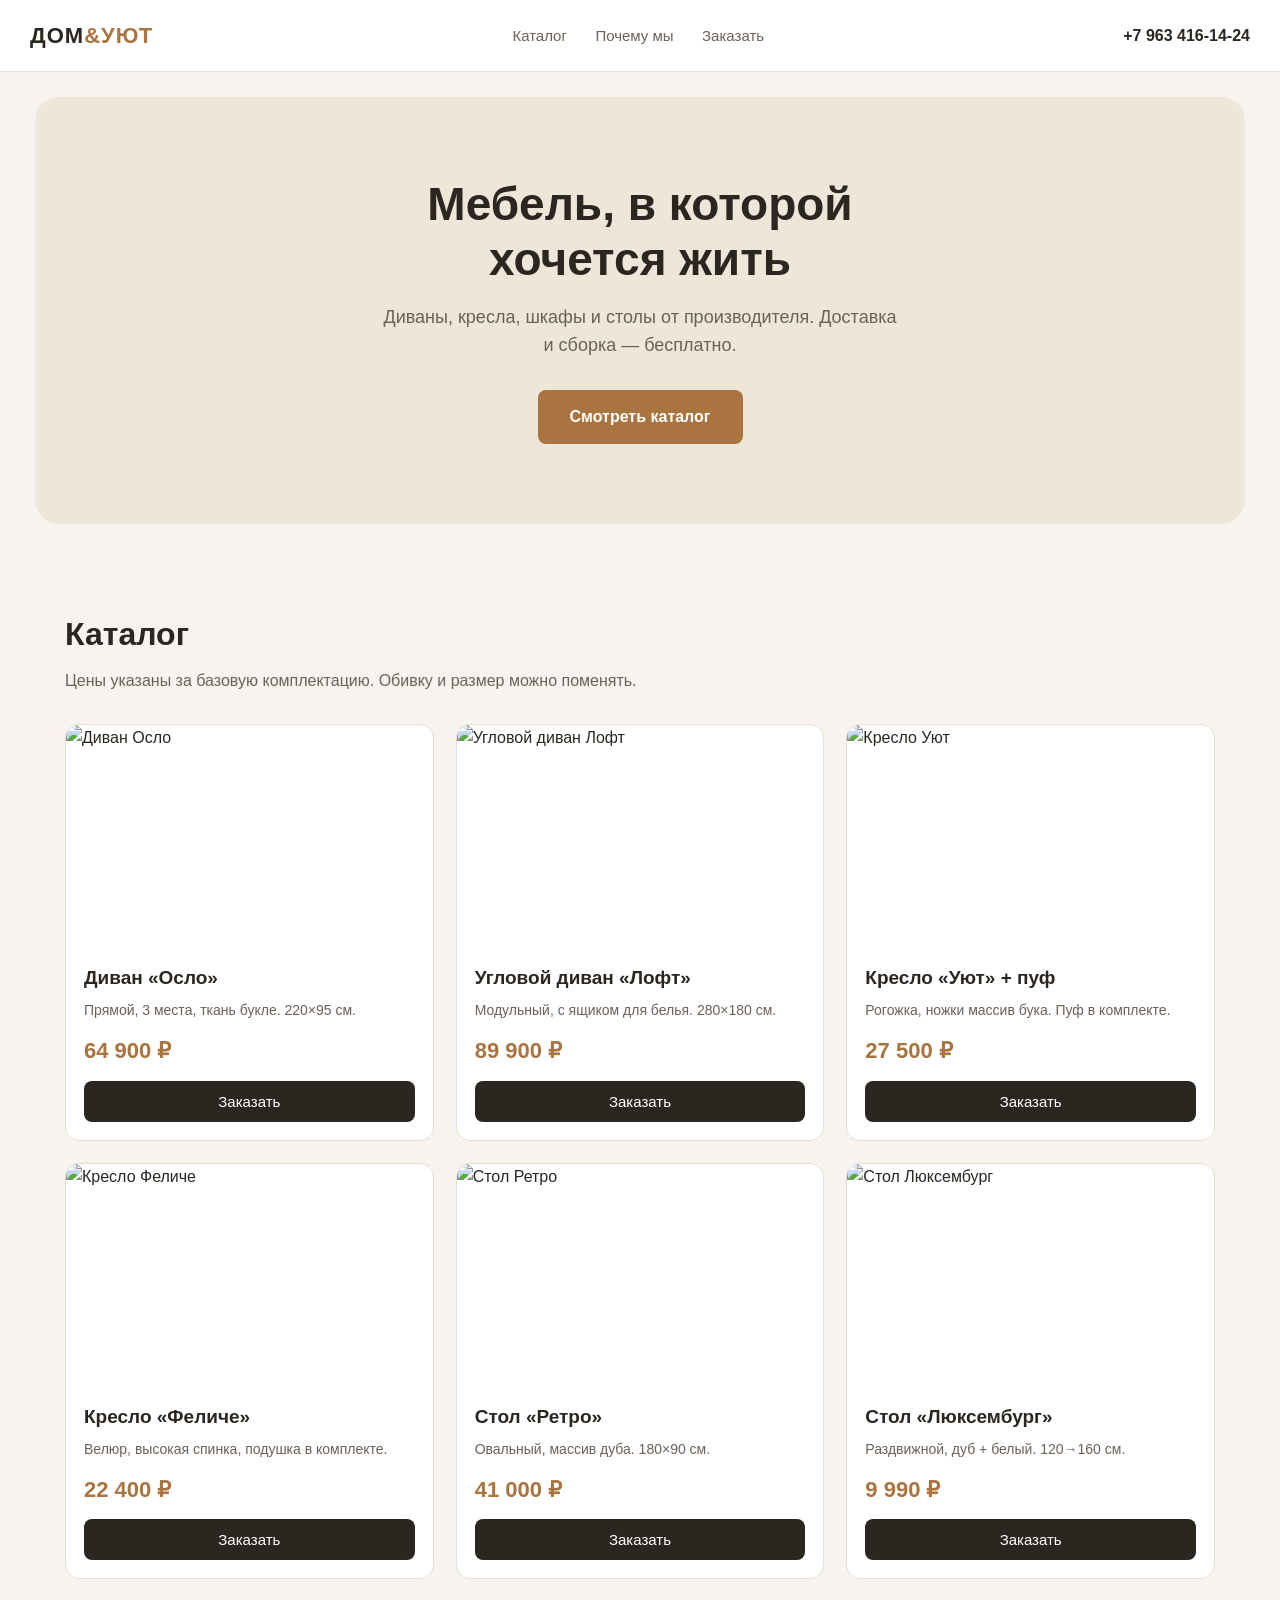
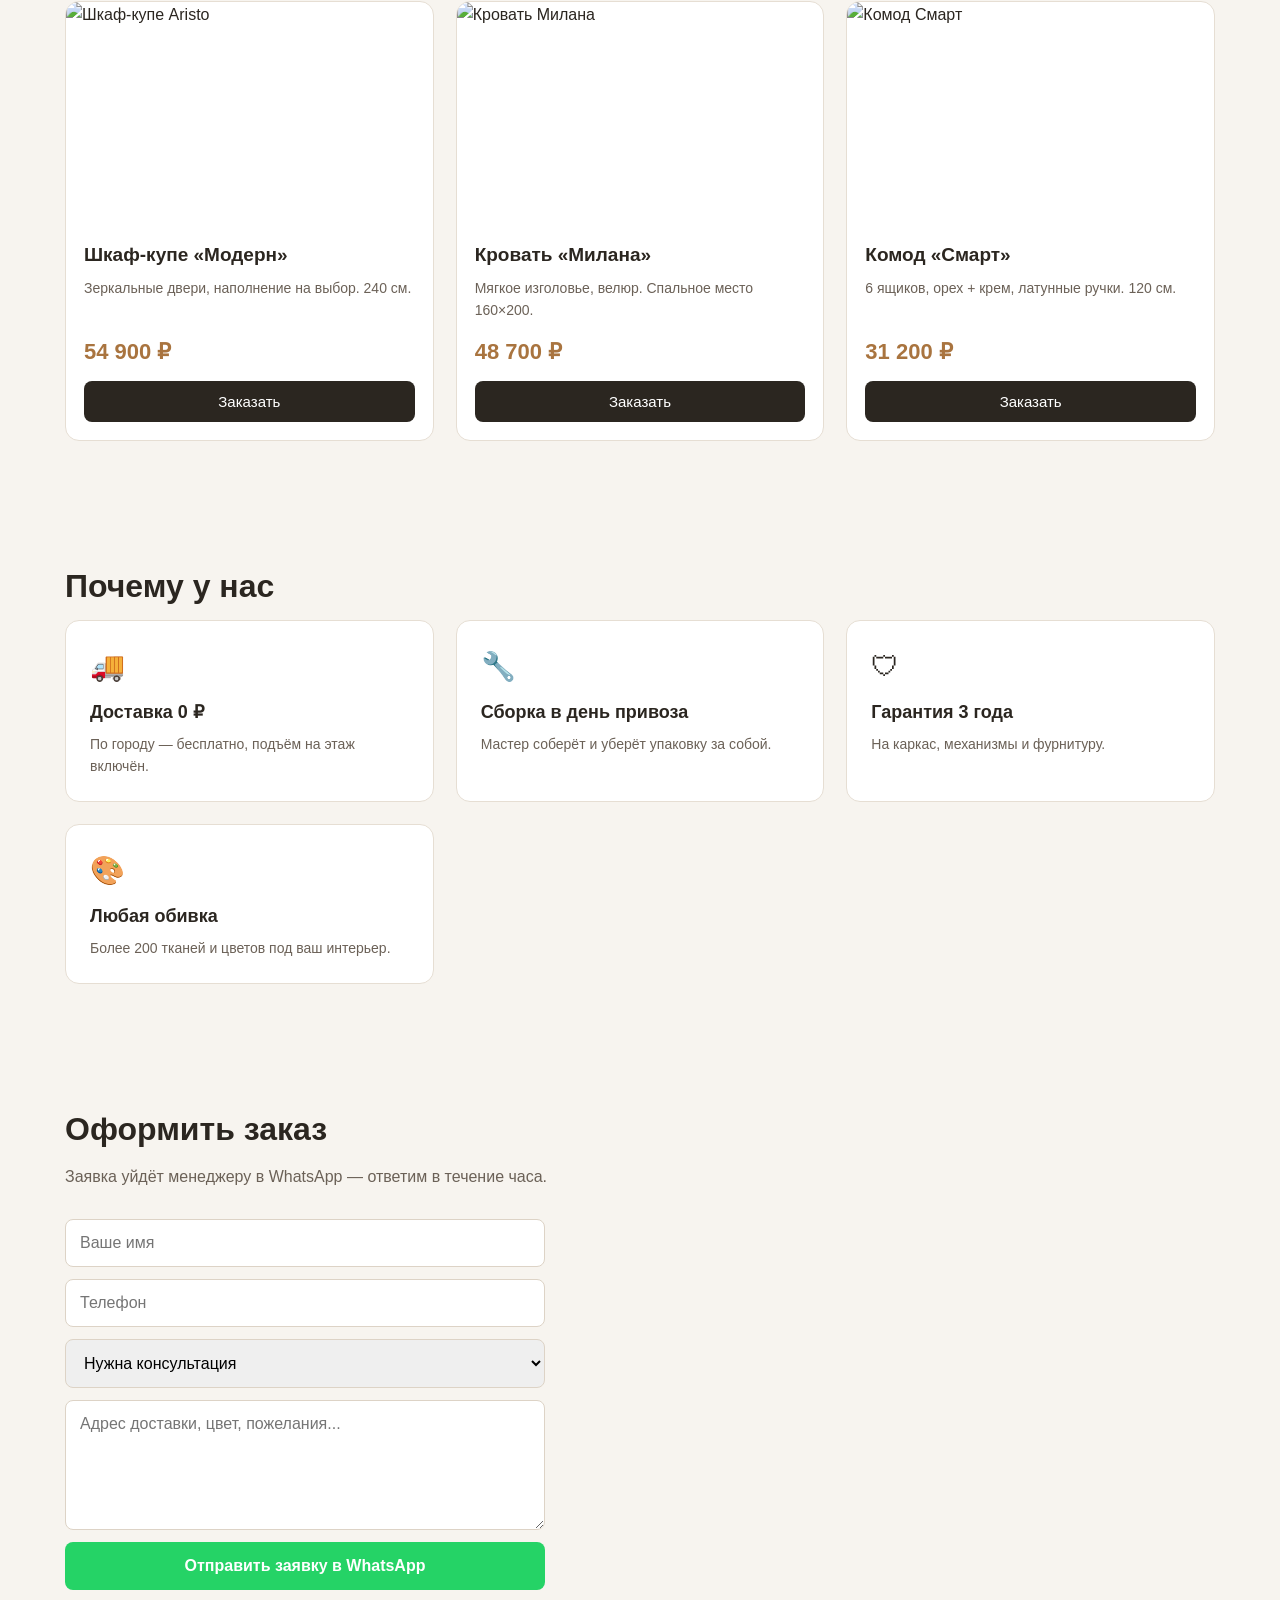
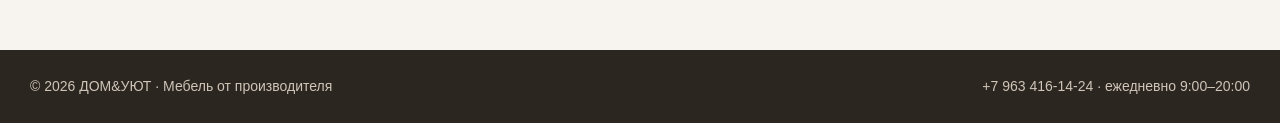
==== index.html @ a7572742 "Rename mebel-mag.html to index.html" ====
<!DOCTYPE html>
<html lang="ru">
<head>
<meta charset="UTF-8">
<meta name="viewport" content="width=device-width, initial-scale=1">
<title>ДОМ&УЮТ — магазин мебели</title>
<link rel="stylesheet" href="mebel_mag.css">
</head>
<body>

<header>
  <div class="logo">ДОМ<span>&amp;УЮТ</span></div>
  <nav>
    <a href="#catalog">Каталог</a>
    <a href="#plus">Почему мы</a>
    <a href="#order">Заказать</a>
  </nav>
  <a class="tel" href="tel:+79604161424">+7 963 416-14-24</a>
</header>

<section class="hero">
  <h1>Мебель, в которой<br>хочется жить</h1>
  <p>Диваны, кресла, шкафы и столы от производителя. Доставка и сборка — бесплатно.</p>
  <a class="btn" href="#catalog">Смотреть каталог</a>
</section>

<section id="catalog">
  <h2>Каталог</h2>
  <p class="sub">Цены указаны за базовую комплектацию. Обивку и размер можно поменять.</p>

  <div class="grid">

    <div class="card">
      <img src="https://image.qwenlm.ai/public_source/6570a340-e5df-4368-b5bb-efdfb36c3314/5f4bcc15c-48fa-4d58-b7e0-e100c39471539013.png" alt="Диван Осло">
      <div class="info">
        <h3>Диван «Осло»</h3>
        <p>Прямой, 3 места, ткань букле. 220×95 см.</p>
        <div class="price">64 900 ₽</div>
        <button class="buy" data-item="Диван Осло — 64 900 руб.">Заказать</button>
      </div>
    </div>

    <div class="card">
      <img src="https://image.qwenlm.ai/public_source/6570a340-e5df-4368-b5bb-efdfb36c3314/1f4bcc15c-48fa-4d58-b7e0-e100c39471539547.png" alt="Угловой диван Лофт">
      <div class="info">
        <h3>Угловой диван «Лофт»</h3>
        <p>Модульный, с ящиком для белья. 280×180 см.</p>
        <div class="price">89 900 ₽</div>
        <button class="buy" data-item="Угловой диван Лофт — 89 900 руб.">Заказать</button>
      </div>
    </div>

    <div class="card">
      <img src="https://image.qwenlm.ai/public_source/6570a340-e5df-4368-b5bb-efdfb36c3314/2f4bcc15c-48fa-4d58-b7e0-e100c39471536800.png" alt="Кресло Уют">
      <div class="info">
        <h3>Кресло «Уют» + пуф</h3>
        <p>Рогожка, ножки массив бука. Пуф в комплекте.</p>
        <div class="price">27 500 ₽</div>
        <button class="buy" data-item="Кресло Уют + пуф — 27 500 руб.">Заказать</button>
      </div>
    </div>

    <div class="card">
      <img src="https://image.qwenlm.ai/public_source/6570a340-e5df-4368-b5bb-efdfb36c3314/3f4bcc15c-48fa-4d58-b7e0-e100c39471538278.png" alt="Кресло Феличе">
      <div class="info">
        <h3>Кресло «Феличе»</h3>
        <p>Велюр, высокая спинка, подушка в комплекте.</p>
        <div class="price">22 400 ₽</div>
        <button class="buy" data-item="Кресло Феличе — 22 400 руб.">Заказать</button>
      </div>
    </div>

    <div class="card">
      <img src="https://image.qwenlm.ai/public_source/6570a340-e5df-4368-b5bb-efdfb36c3314/0f4bcc15c-48fa-4d58-b7e0-e100c39471532259.png" alt="Стол Ретро">
      <div class="info">
        <h3>Стол «Ретро»</h3>
        <p>Овальный, массив дуба. 180×90 см.</p>
        <div class="price">41 000 ₽</div>
        <button class="buy" data-item="Стол Ретро (дуб) — 41 000 руб.">Заказать</button>
      </div>
    </div>

    <div class="card">
      <img src="https://image.qwenlm.ai/public_source/6570a340-e5df-4368-b5bb-efdfb36c3314/4f4bcc15c-48fa-4d58-b7e0-e100c39471532024.png" alt="Стол Люксембург">
      <div class="info">
        <h3>Стол «Люксембург»</h3>
        <p>Раздвижной, дуб + белый. 120→160 см.</p>
        <div class="price">9 990 ₽</div>
        <button class="buy" data-item="Стол Люксембург — 9 990 руб.">Заказать</button>
      </div>
    </div>

    <div class="card">
      <img src="https://image.qwenlm.ai/public_source/6570a340-e5df-4368-b5bb-efdfb36c3314/4f4bcc15c-48fa-4d58-b7e0-e100c39471531507.png" alt="Шкаф-купе Aristo">
      <div class="info">
        <h3>Шкаф-купе «Модерн»</h3>
        <p>Зеркальные двери, наполнение на выбор. 240 см.</p>
        <div class="price">54 900 ₽</div>
        <button class="buy" data-item="Шкаф-купе Модерн — 54 900 руб.">Заказать</button>
      </div>
    </div>

    <div class="card">
      <img src="https://image.qwenlm.ai/public_source/6570a340-e5df-4368-b5bb-efdfb36c3314/2f4bcc15c-48fa-4d58-b7e0-e100c39471533953.png" alt="Кровать Милана">
      <div class="info">
        <h3>Кровать «Милана»</h3>
        <p>Мягкое изголовье, велюр. Спальное место 160×200.</p>
        <div class="price">48 700 ₽</div>
        <button class="buy" data-item="Кровать Милана 160х200 — 48 700 руб.">Заказать</button>
      </div>
    </div>

    <div class="card">
      <img src="https://image.qwenlm.ai/public_source/6570a340-e5df-4368-b5bb-efdfb36c3314/0f4bcc15c-48fa-4d58-b7e0-e100c39471538827.png" alt="Комод Смарт">
      <div class="info">
        <h3>Комод «Смарт»</h3>
        <p>6 ящиков, орех + крем, латунные ручки. 120 см.</p>
        <div class="price">31 200 ₽</div>
        <button class="buy" data-item="Комод Смарт 120 см — 31 200 руб.">Заказать</button>
      </div>
    </div>

  </div>
</section>

<section id="plus">
  <h2>Почему у нас</h2>
  <div class="grid">
    <div class="plus"><div class="ico">🚚</div><h3>Доставка 0 ₽</h3><p>По городу — бесплатно, подъём на этаж включён.</p></div>
    <div class="plus"><div class="ico">🔧</div><h3>Сборка в день привоза</h3><p>Мастер соберёт и уберёт упаковку за собой.</p></div>
    <div class="plus"><div class="ico">🛡</div><h3>Гарантия 3 года</h3><p>На каркас, механизмы и фурнитуру.</p></div>
    <div class="plus"><div class="ico">🎨</div><h3>Любая обивка</h3><p>Более 200 тканей и цветов под ваш интерьер.</p></div>
  </div>
</section>

<section id="order">
  <h2>Оформить заказ</h2>
  <p class="sub">Заявка уйдёт менеджеру в WhatsApp — ответим в течение часа.</p>

  <form id="orderForm">
    <input type="text" id="name" placeholder="Ваше имя" required>
    <input type="tel" id="phone" placeholder="Телефон" required>
    <select id="item">
      <option value="Нужна консультация">Нужна консультация</option>
      <option value="Диван Осло">Диван «Осло»</option>
      <option value="Угловой диван Лофт">Угловой диван «Лофт»</option>
      <option value="Кресло Уют + пуф">Кресло «Уют» + пуф</option>
      <option value="Кресло Феличе">Кресло «Феличе»</option>
      <option value="Стол Ретро">Стол «Ретро»</option>
      <option value="Стол Люксембург">Стол «Люксембург»</option>
      <option value="Шкаф-купе Модерн">Шкаф-купе «Модерн»</option>
      <option value="Кровать Милана">Кровать «Милана»</option>
      <option value="Комод Смарт">Комод «Смарт»</option>
    </select>
    <textarea id="comment" placeholder="Адрес доставки, цвет, пожелания..."></textarea>
    <button type="submit">Отправить заявку в WhatsApp</button>
  </form>
</section>

<footer>
  <div>© 2026 ДОМ&amp;УЮТ · Мебель от производителя</div>
  <div>+7 963 416-14-24 · ежедневно 9:00–20:00</div>
</footer>

<script>
var SHOP_PHONE = '79634161424'; // <-- номер магазина: код страны + номер, без + и пробелов

// кнопка "Заказать" на карточке -> подставляет товар в форму и скроллит к ней
document.querySelectorAll('.buy').forEach(function(btn){
  btn.addEventListener('click', function(){
    var item = btn.getAttribute('data-item');
    document.getElementById('comment').value = 'Хочу заказать: ' + item;
    document.getElementById('order').scrollIntoView({behavior:'smooth'});
  });
});

document.getElementById('orderForm').addEventListener('submit', function(e){
  e.preventDefault();

  var name    = document.getElementById('name').value.trim();
  var phone   = document.getElementById('phone').value.trim();
  var item    = document.getElementById('item').value;
  var comment = document.getElementById('comment').value.trim();

  if (phone.replace(/\D/g,'').length < 10){ alert('Проверьте номер телефона'); return; }

  var lines = [
    'Новый заказ мебели!',
    'Имя: ' + name,
    'Телефон: ' + phone,
    'Товар: ' + item,
    'Комментарий: ' + (comment || '—')
  ];

  window.open('https://wa.me/' + SHOP_PHONE + '?text=' + encodeURIComponent(lines.join('\n')), '_blank');
});
</script>
</body>
</html>
---- mebel_mag.css ----
html{
  background-color: #f7f4ef;
  scroll-behavior: smooth;
}

body{
  margin: 0;
  font-family: Arial, Helvetica, sans-serif;
  color: #2b2620;
  line-height: 1.6;
}

header{
  display: flex;
  align-items: center;
  justify-content: space-between;
  padding: 18px 30px;
  background-color: #ffffff;
  border-bottom: 1px solid #e6ded3;
  position: sticky;
  top: 0;
  z-index: 10;
}

.logo{
  font-size: 22px;
  font-weight: bold;
  letter-spacing: 1px;
}

.logo span{
  color: #a9743f;
}

nav a{
  margin: 0 12px;
  color: #6b6157;
  text-decoration: none;
  font-size: 15px;
}

nav a:hover{
  color: #a9743f;
}

.tel{
  color: #2b2620;
  text-decoration: none;
  font-weight: bold;
}

section{
  padding: 60px 30px;
  max-width: 1150px;
  margin: 0 auto;
}

.hero{
  padding: 80px 30px;
  text-align: center;
  background-color: #efe6da;
  border-radius: 24px;
  max-width: 1150px;
  margin: 25px auto;
}

.hero h1{
  font-size: 46px;
  line-height: 1.2;
  margin: 0 0 15px 0;
}

.hero p{
  color: #6b6157;
  font-size: 18px;
  margin: 0 auto 30px auto;
  max-width: 520px;
}

.btn{
  display: inline-block;
  padding: 14px 32px;
  background-color: #a9743f;
  color: #ffffff;
  text-decoration: none;
  border-radius: 8px;
  font-weight: bold;
  transition: 0.15s;
}

.btn:hover{
  background-color: #8d5f31;
}

.btn:active{
  background-color: #6f4a26;
  transform: translateY(3px);
}

h2{
  font-size: 32px;
  margin: 0 0 8px 0;
}

.sub{
  color: #6b6157;
  margin: 0 0 30px 0;
}

.grid{
  display: grid;
  grid-template-columns: repeat(auto-fit, minmax(280px, 1fr));
  gap: 22px;
  align-items: stretch;
}

.card{
  background-color: #ffffff;
  border: 1px solid #e6ded3;
  border-radius: 14px;
  overflow: hidden;
  display: flex;
  flex-direction: column;
  transition: 0.2s;
}

.card:hover{
  box-shadow: 0 12px 28px -14px rgba(0,0,0,0.35);
}

.card img{
  width: 100%;
  height: 220px;
  object-fit: cover;
  display: block;
}

.info{
  padding: 18px;
  display: flex;
  flex-direction: column;
  flex-grow: 1;
}

.info h3{
  margin: 0 0 6px 0;
  font-size: 19px;
}

.info p{
  margin: 0 0 12px 0;
  color: #6b6157;
  font-size: 14px;
  flex-grow: 1;
}

.price{
  font-size: 22px;
  font-weight: bold;
  color: #a9743f;
  margin-bottom: 12px;
}

.buy{
  width: 100%;
  padding: 12px;
  background-color: #2b2620;
  color: #ffffff;
  border: none;
  border-radius: 8px;
  font-size: 15px;
  cursor: pointer;
  transition: 0.15s;
}

.buy:hover{
  background-color: #a9743f;
}

.buy:active{
  background-color: #6f4a26;
  transform: translateY(2px);
}

.plus{
  background-color: #ffffff;
  border: 1px solid #e6ded3;
  border-radius: 14px;
  padding: 24px;
}

.ico{
  font-size: 28px;
  margin-bottom: 8px;
}

.plus h3{
  margin: 0 0 6px 0;
  font-size: 18px;
}

.plus p{
  margin: 0;
  color: #6b6157;
  font-size: 14px;
}

#orderForm{
  display: grid;
  gap: 12px;
  max-width: 480px;
}

#orderForm input{
  padding: 14px;
  border: 1px solid #ddd3c6;
  border-radius: 8px;
  font-size: 16px;
  font-family: Arial, sans-serif;
}

#orderForm select{
  padding: 14px;
  border: 1px solid #ddd3c6;
  border-radius: 8px;
  font-size: 16px;
  font-family: Arial, sans-serif;
}

#orderForm textarea{
  padding: 14px;
  border: 1px solid #ddd3c6;
  border-radius: 8px;
  font-size: 16px;
  font-family: Arial, sans-serif;
  min-height: 100px;
}

#orderForm button{
  padding: 15px;
  background-color: #25D366;
  color: #ffffff;
  border: none;
  border-radius: 8px;
  font-size: 16px;
  font-weight: bold;
  cursor: pointer;
  transition: 0.15s;
}

#orderForm button:hover{
  background-color: #1da851;
}

#orderForm button:active{
  background-color: #17853f;
  transform: translateY(2px);
}

footer{
  display: flex;
  justify-content: space-between;
  flex-wrap: wrap;
  gap: 10px;
  padding: 25px 30px;
  background-color: #2b2620;
  color: #cfc5b8;
  font-size: 14px;
}

@media (max-width: 700px){
  header{
    flex-direction: column;
    gap: 10px;
  }
  .hero{
    margin: 15px;
    padding: 50px 20px;
  }
  .hero h1{
    font-size: 30px;
  }
  section{
    padding: 40px 18px;
  }
}
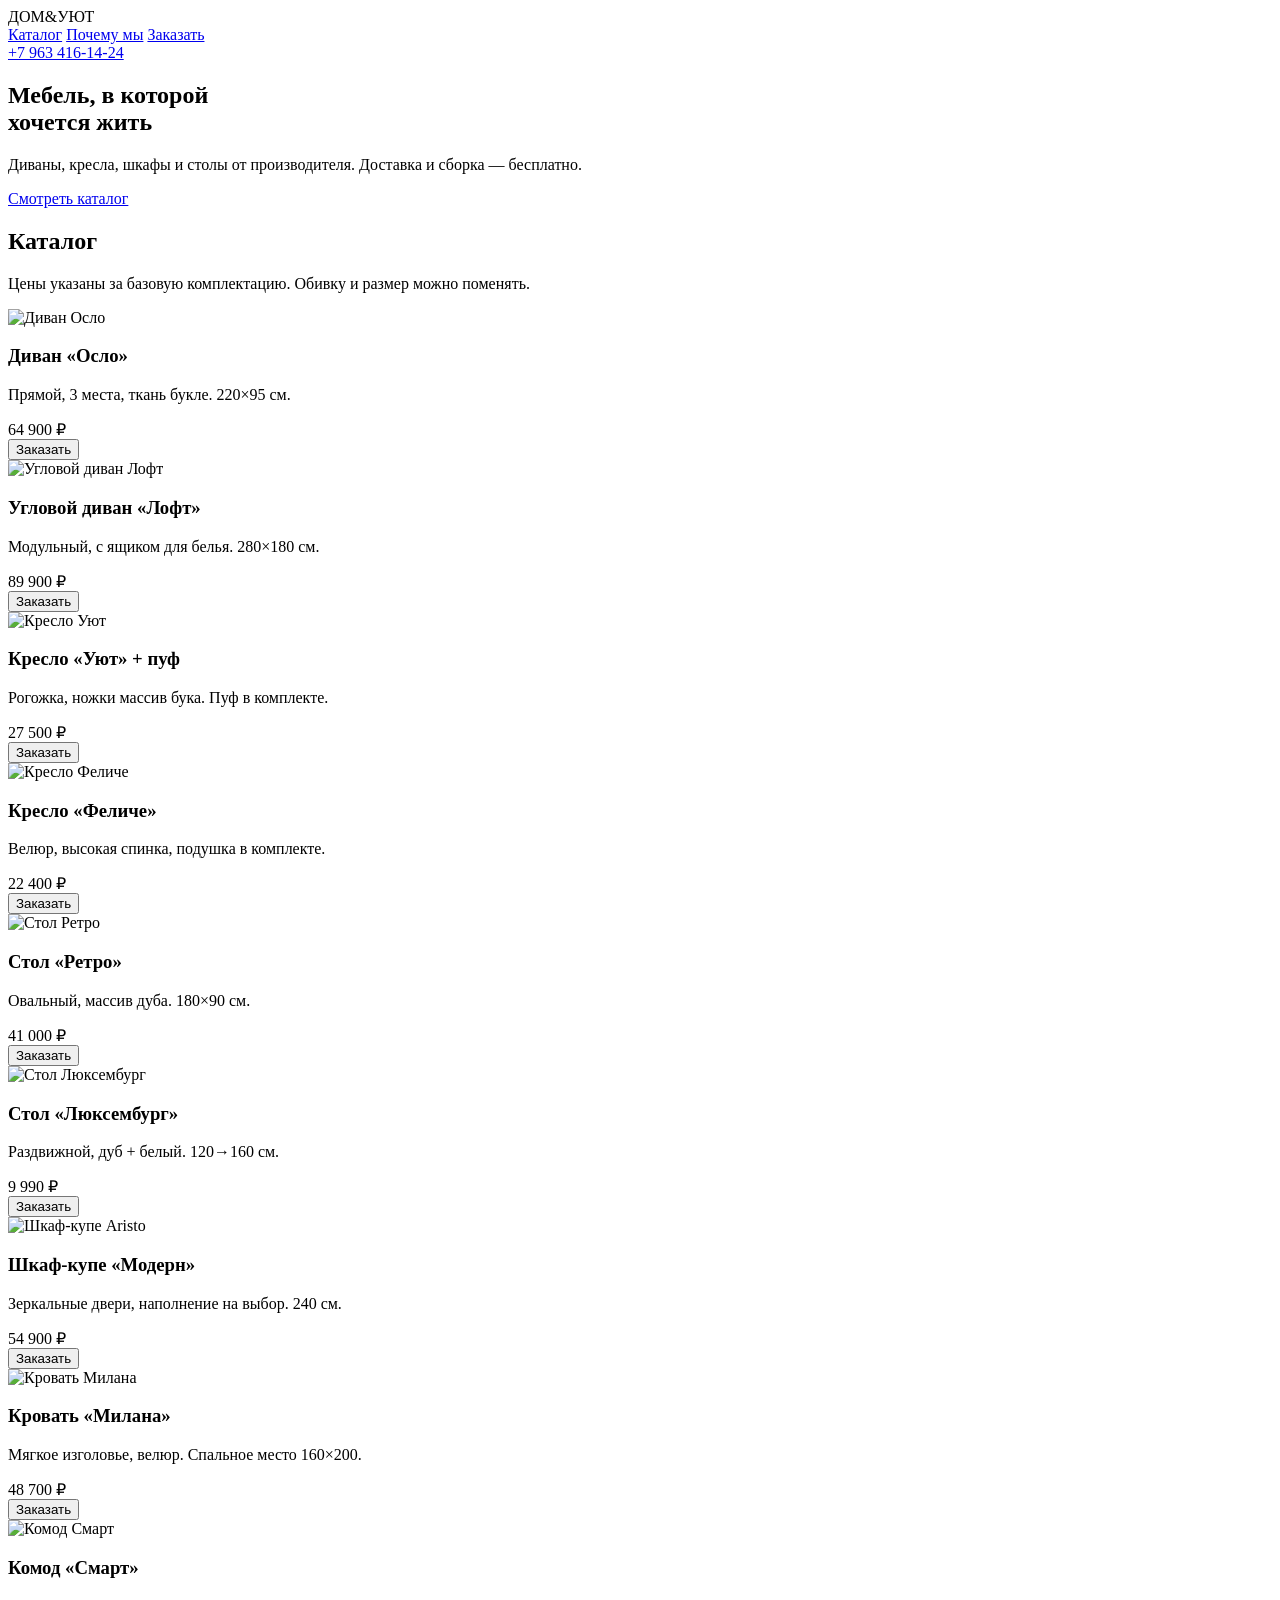
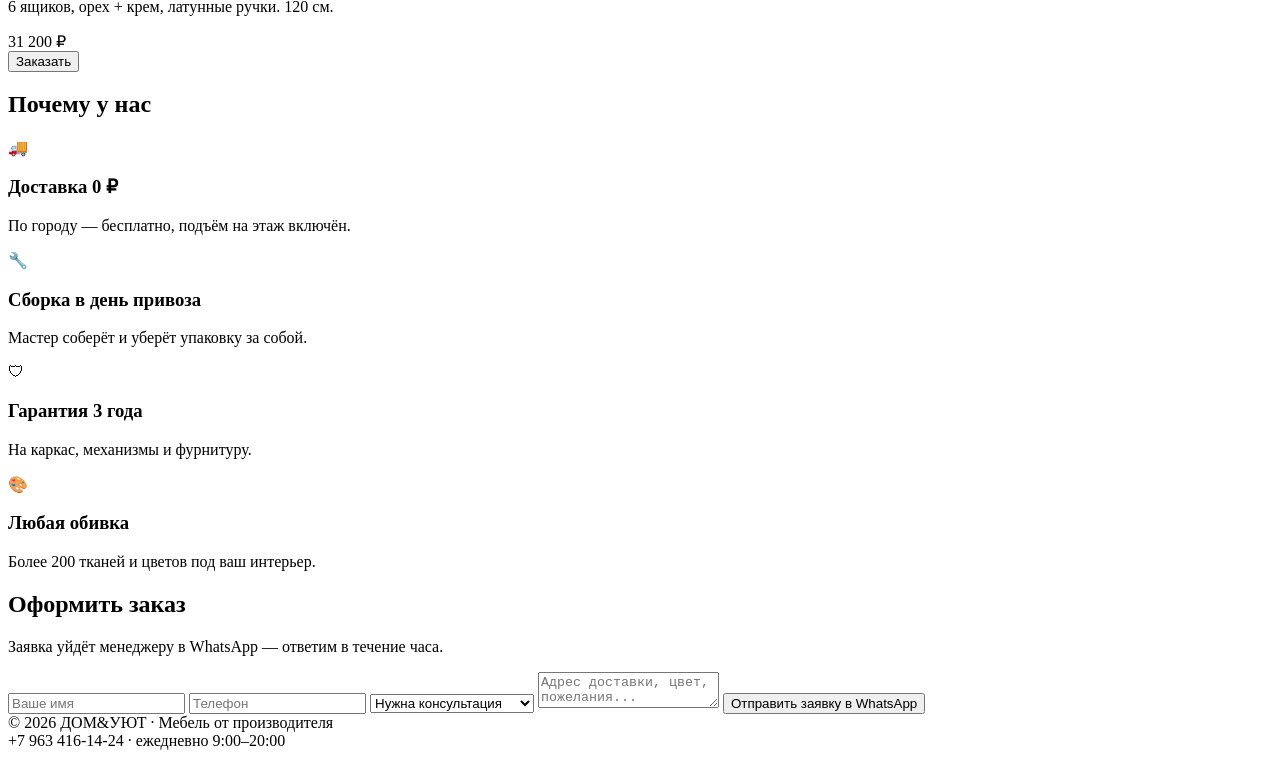
==== commit 5b1e66c7: "Update index.html" ====
--- a/index.html
+++ b/index.html
@@ -4,7 +4,7 @@
 <meta charset="UTF-8">
 <meta name="viewport" content="width=device-width, initial-scale=1">
 <title>ДОМ&УЮТ — магазин мебели</title>
-<link rel="stylesheet" href="mebel_mag.css">
+<link rel="stylesheet" href="style.css">
 </head>
 <body>
 
